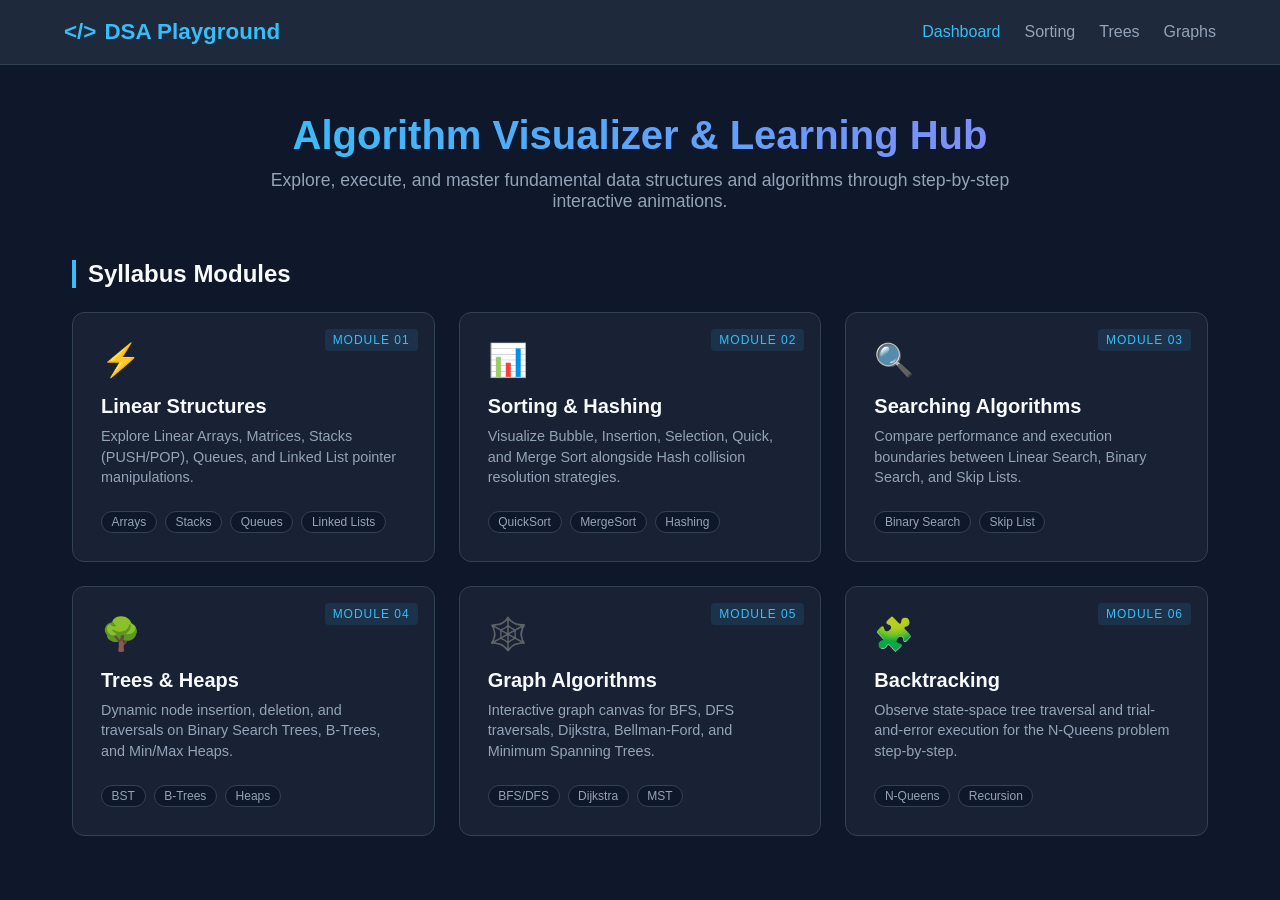
==== index.html @ e9267842 "Initial dasboard design" ====
<!DOCTYPE html>
<html lang="en">
<head>
  <meta charset="UTF-8">
  <meta name="viewport" content="width=device-width, initial-scale=1.0">
  <title>DSA Visualizer & Interactive Playground</title>
  <link rel="stylesheet" href="css/style.css">
  <link rel="stylesheet" href="css/dashboard.css">
</head>
<body>

  <!-- Navigation Bar -->
  <nav class="navbar">
    <div class="logo">
      <span class="logo-icon">&lt;/&gt;</span>
      <span class="logo-text">DSA Playground</span>
    </div>
    <ul class="nav-links">
      <li><a href="index.html" class="active">Dashboard</a></li>
      <li><a href="pages/sorting.html">Sorting</a></li>
      <li><a href="pages/tree.html">Trees</a></li>
      <li><a href="pages/graph.html">Graphs</a></li>
    </ul>
  </nav>

  <!-- Hero Section -->
  <header class="hero">
    <h1>Algorithm Visualizer & Learning Hub</h1>
    <p>Explore, execute, and master fundamental data structures and algorithms through step-by-step interactive animations.</p>
  </header>

  <!-- Main Modules Grid -->
  <main class="dashboard-container">
    <h2 class="section-title">Syllabus Modules</h2>
    <div class="card-grid">

      <!-- Module 1: Linear Structures -->
      <a href="pages/linear-structures.html" class="module-card">
        <div class="card-badge">Module 01</div>
        <div class="card-icon">⚡</div>
        <h3>Linear Structures</h3>
        <p>Explore Linear Arrays, Matrices, Stacks (PUSH/POP), Queues, and Linked List pointer manipulations.</p>
        <div class="card-tags">
          <span>Arrays</span>
          <span>Stacks</span>
          <span>Queues</span>
          <span>Linked Lists</span>
        </div>
      </a>

      <!-- Module 2: Sorting & Hashing -->
      <a href="pages/sorting.html" class="module-card">
        <div class="card-badge">Module 02</div>
        <div class="card-icon">📊</div>
        <h3>Sorting & Hashing</h3>
        <p>Visualize Bubble, Insertion, Selection, Quick, and Merge Sort alongside Hash collision resolution strategies.</p>
        <div class="card-tags">
          <span>QuickSort</span>
          <span>MergeSort</span>
          <span>Hashing</span>
        </div>
      </a>

      <!-- Module 3: Searching Algorithms -->
      <a href="pages/searching.html" class="module-card">
        <div class="card-badge">Module 03</div>
        <div class="card-icon">🔍</div>
        <h3>Searching Algorithms</h3>
        <p>Compare performance and execution boundaries between Linear Search, Binary Search, and Skip Lists.</p>
        <div class="card-tags">
          <span>Binary Search</span>
          <span>Skip List</span>
        </div>
      </a>

      <!-- Module 4: Trees & Heaps -->
      <a href="pages/tree.html" class="module-card">
        <div class="card-badge">Module 04</div>
        <div class="card-icon">🌳</div>
        <h3>Trees & Heaps</h3>
        <p>Dynamic node insertion, deletion, and traversals on Binary Search Trees, B-Trees, and Min/Max Heaps.</p>
        <div class="card-tags">
          <span>BST</span>
          <span>B-Trees</span>
          <span>Heaps</span>
        </div>
      </a>

      <!-- Module 5: Graph Algorithms -->
      <a href="pages/graph.html" class="module-card">
        <div class="card-badge">Module 05</div>
        <div class="card-icon">🕸️</div>
        <h3>Graph Algorithms</h3>
        <p>Interactive graph canvas for BFS, DFS traversals, Dijkstra, Bellman-Ford, and Minimum Spanning Trees.</p>
        <div class="card-tags">
          <span>BFS/DFS</span>
          <span>Dijkstra</span>
          <span>MST</span>
        </div>
      </a>

      <!-- Module 6: Backtracking -->
      <a href="pages/backtracking.html" class="module-card">
        <div class="card-badge">Module 06</div>
        <div class="card-icon">🧩</div>
        <h3>Backtracking</h3>
        <p>Observe state-space tree traversal and trial-and-error execution for the N-Queens problem step-by-step.</p>
        <div class="card-tags">
          <span>N-Queens</span>
          <span>Recursion</span>
        </div>
      </a>

    </div>
  </main>

  <script type="module" src="js/app.js"></script>
</body>
</html>
---- css/style.css ----
:root {
  --bg-primary: #0f172a;
  --bg-secondary: #1e293b;
  --accent: #38bdf8;
  --accent-hover: #0284c7;
  --text-main: #f8fafc;
  --text-muted: #94a3b8;
  --card-bg: rgba(30, 41, 59, 0.7);
  --border-color: #334155;
  --radius: 12px;
}

* {
  margin: 0;
  padding: 0;
  box-sizing: border-box;
  font-family: 'Segoe UI', Roboto, Helvetica, Arial, sans-serif;
}

body {
  background-color: var(--bg-primary);
  color: var(--text-main);
  min-height: 100vh;
}

/* Navbar */
.navbar {
  display: flex;
  justify-content: space-between;
  align-items: center;
  padding: 1.2rem 5%;
  background-color: var(--bg-secondary);
  border-bottom: 1px solid var(--border-color);
}

.logo {
  display: flex;
  align-items: center;
  gap: 0.5rem;
  font-size: 1.4rem;
  font-weight: 700;
  color: var(--accent);
}

.nav-links {
  display: flex;
  list-style: none;
  gap: 1.5rem;
}

.nav-links a {
  color: var(--text-muted);
  text-decoration: none;
  font-weight: 500;
  transition: color 0.2s ease;
}

.nav-links a:hover, .nav-links a.active {
  color: var(--accent);
}
---- css/dashboard.css ----
/* Hero Header */
.hero {
  text-align: center;
  padding: 3rem 1rem 2rem 1rem;
  max-width: 800px;
  margin: 0 auto;
}

.hero h1 {
  font-size: 2.5rem;
  margin-bottom: 0.75rem;
  background: linear-gradient(90deg, #38bdf8, #818cf8);
  -webkit-background-clip: text;
  -webkit-text-fill-color: transparent;
}

.hero p {
  color: var(--text-muted);
  font-size: 1.1rem;
}

/* Dashboard Container */
.dashboard-container {
  max-width: 1200px;
  margin: 0 auto;
  padding: 1rem 2rem 4rem 2rem;
}

.section-title {
  font-size: 1.5rem;
  margin-bottom: 1.5rem;
  border-left: 4px solid var(--accent);
  padding-left: 0.75rem;
}

/* Grid Layout */
.card-grid {
  display: grid;
  grid-template-columns: repeat(auto-fit, minmax(320px, 1fr));
  gap: 1.5rem;
}

/* Module Cards */
.module-card {
  background: var(--card-bg);
  border: 1px solid var(--border-color);
  border-radius: var(--radius);
  padding: 1.75rem;
  text-decoration: none;
  color: inherit;
  position: relative;
  display: flex;
  flex-direction: column;
  backdrop-filter: blur(8px);
  transition: transform 0.25s ease, border-color 0.25s ease, box-shadow 0.25s ease;
}

.module-card:hover {
  transform: translateY(-5px);
  border-color: var(--accent);
  box-shadow: 0 10px 25px -5px rgba(56, 189, 248, 0.15);
}

.card-badge {
  position: absolute;
  top: 1rem;
  right: 1rem;
  font-size: 0.75rem;
  text-transform: uppercase;
  letter-spacing: 1px;
  color: var(--accent);
  background: rgba(56, 189, 248, 0.1);
  padding: 0.25rem 0.5rem;
  border-radius: 4px;
}

.card-icon {
  font-size: 2rem;
  margin-bottom: 1rem;
}

.module-card h3 {
  font-size: 1.25rem;
  margin-bottom: 0.5rem;
}

.module-card p {
  color: var(--text-muted);
  font-size: 0.9rem;
  line-height: 1.4;
  margin-bottom: 1.5rem;
  flex-grow: 1;
}

.card-tags {
  display: flex;
  flex-wrap: wrap;
  gap: 0.5rem;
}

.card-tags span {
  font-size: 0.75rem;
  background-color: var(--bg-primary);
  color: var(--text-muted);
  padding: 0.2rem 0.6rem;
  border-radius: 12px;
  border: 1px solid var(--border-color);
}
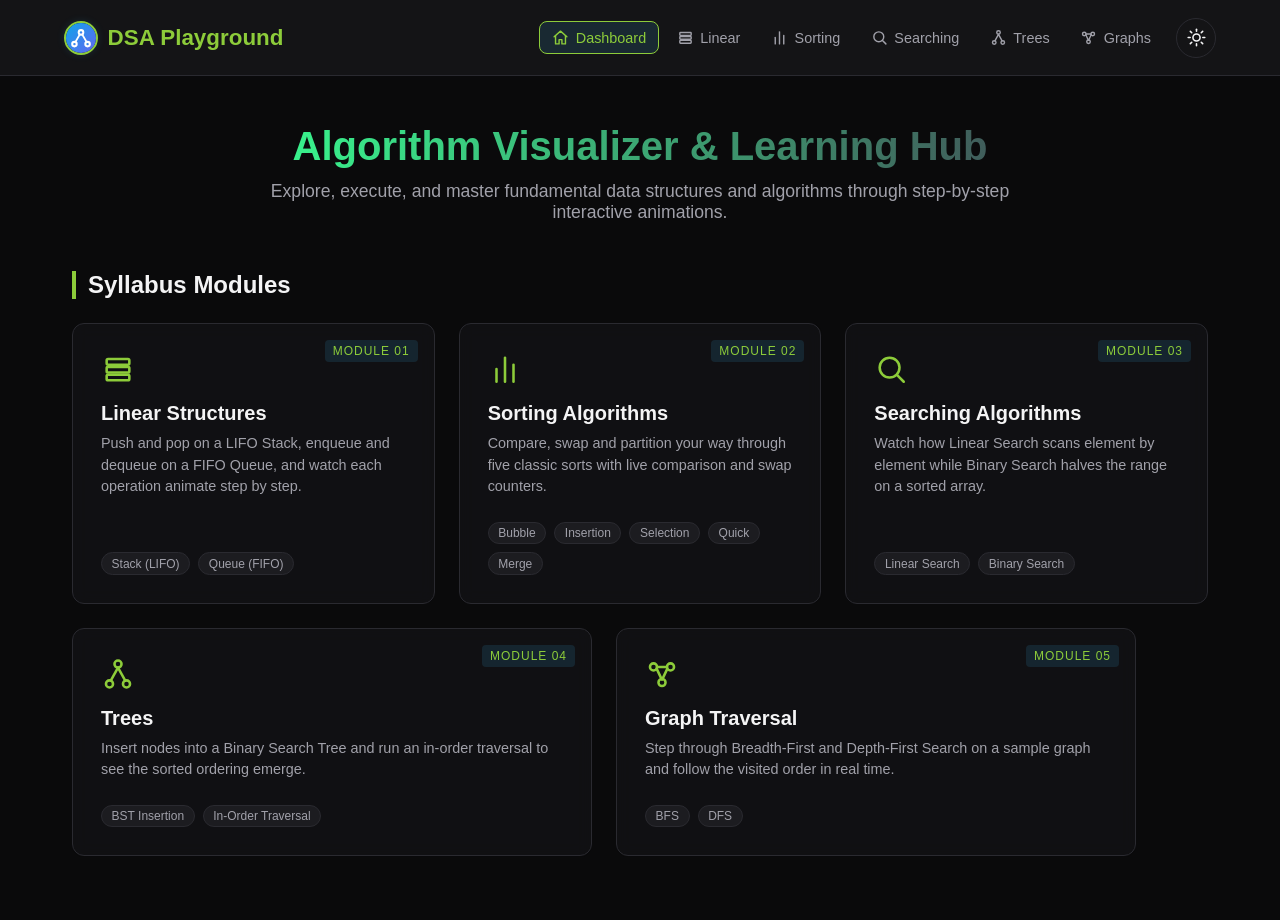
==== commit 62311c11: "final additioon and substraction and also final touches." ====
--- a/index.html
+++ b/index.html
@@ -1,9 +1,19 @@
 <!DOCTYPE html>
-<html lang="en">
+<html lang="en" data-theme="dark">
 <head>
   <meta charset="UTF-8">
   <meta name="viewport" content="width=device-width, initial-scale=1.0">
-  <title>DSA Visualizer & Interactive Playground</title>
+  <title>DSA Visualizer &amp; Interactive Playground</title>
+  <link rel="icon" type="image/svg+xml" href="favicon.svg">
+  <!-- Apply saved theme before paint to avoid a flash of the wrong theme -->
+  <script>
+    (function () {
+      try {
+        var t = localStorage.getItem('dsa-theme');
+        document.documentElement.setAttribute('data-theme', t === 'light' ? 'light' : 'dark');
+      } catch (e) { document.documentElement.setAttribute('data-theme', 'dark'); }
+    })();
+  </script>
   <link rel="stylesheet" href="css/style.css">
   <link rel="stylesheet" href="css/dashboard.css">
 </head>
@@ -11,25 +21,33 @@
 
   <!-- Navigation Bar -->
   <nav class="navbar">
-    <div class="logo">
-      <span class="logo-icon">&lt;/&gt;</span>
+    <a class="logo" href="index.html">
+      <img src="favicon.svg" alt="DSA Playground" class="logo-favicon">
       <span class="logo-text">DSA Playground</span>
+    </a>
+    <div class="nav-right">
+      <ul class="nav-links">
+        <li><a href="index.html" class="active"><span class="nav-icon"><svg viewBox="0 0 24 24"><path d="M3 11l9-8 9 8"/><path d="M5 9.5V21h5v-6h4v6h5V9.5"/></svg></span> Dashboard</a></li>
+        <li><a href="pages/linear-structures.html"><span class="nav-icon"><svg viewBox="0 0 24 24"><rect x="4" y="5" width="16" height="4" rx="1"/><rect x="4" y="10.5" width="16" height="4" rx="1"/><rect x="4" y="16" width="16" height="4" rx="1"/></svg></span> Linear</a></li>
+        <li><a href="pages/sorting.html"><span class="nav-icon"><svg viewBox="0 0 24 24"><line x1="6" y1="21" x2="6" y2="12"/><line x1="12" y1="21" x2="12" y2="4"/><line x1="18" y1="21" x2="18" y2="9"/></svg></span> Sorting</a></li>
+        <li><a href="pages/searching.html"><span class="nav-icon"><svg viewBox="0 0 24 24"><circle cx="11" cy="11" r="7"/><line x1="16.2" y1="16.2" x2="21" y2="21"/></svg></span> Searching</a></li>
+        <li><a href="pages/tree.html"><span class="nav-icon"><svg viewBox="0 0 24 24"><circle cx="12" cy="5" r="2.5"/><circle cx="6" cy="19" r="2.5"/><circle cx="18" cy="19" r="2.5"/><path d="M12 7.5 6.9 16.7M12 7.5l5.1 9.2"/></svg></span> Trees</a></li>
+        <li><a href="pages/graph.html"><span class="nav-icon"><svg viewBox="0 0 24 24"><circle cx="6" cy="7" r="2.5"/><circle cx="18" cy="7" r="2.5"/><circle cx="12" cy="18" r="2.5"/><path d="M8.2 8.2l3.6 7.6M15.8 8.2l-3.6 7.6M8.5 7h7"/></svg></span> Graphs</a></li>
+      </ul>
+      <button id="theme-toggle" class="theme-toggle" type="button" aria-label="Switch theme">
+        <svg class="icon-sun" viewBox="0 0 24 24"><circle cx="12" cy="12" r="4.5"/><line x1="12" y1="1.5" x2="12" y2="4"/><line x1="12" y1="20" x2="12" y2="22.5"/><line x1="1.5" y1="12" x2="4" y2="12"/><line x1="20" y1="12" x2="22.5" y2="12"/><line x1="4.2" y1="4.2" x2="6" y2="6"/><line x1="18" y1="18" x2="19.8" y2="19.8"/><line x1="4.2" y1="19.8" x2="6" y2="18"/><line x1="18" y1="6" x2="19.8" y2="4.2"/></svg>
+        <svg class="icon-moon" viewBox="0 0 24 24"><path d="M21 12.8A9 9 0 1 1 11.2 3 7 7 0 0 0 21 12.8Z"/></svg>
+      </button>
     </div>
-    <ul class="nav-links">
-      <li><a href="index.html" class="active">Dashboard</a></li>
-      <li><a href="pages/sorting.html">Sorting</a></li>
-      <li><a href="pages/tree.html">Trees</a></li>
-      <li><a href="pages/graph.html">Graphs</a></li>
-    </ul>
   </nav>
 
   <!-- Hero Section -->
   <header class="hero">
-    <h1>Algorithm Visualizer & Learning Hub</h1>
+    <h1>Algorithm Visualizer &amp; Learning Hub</h1>
     <p>Explore, execute, and master fundamental data structures and algorithms through step-by-step interactive animations.</p>
   </header>
 
-  <!-- Main Modules Grid -->
+  <!-- Main Modules — Flexbox layout -->
   <main class="dashboard-container">
     <h2 class="section-title">Syllabus Modules</h2>
     <div class="card-grid">
@@ -37,83 +55,70 @@
       <!-- Module 1: Linear Structures -->
       <a href="pages/linear-structures.html" class="module-card">
         <div class="card-badge">Module 01</div>
-        <div class="card-icon">⚡</div>
+        <div class="card-icon"><svg viewBox="0 0 24 24" fill="none" stroke="currentColor" stroke-width="1.8" stroke-linecap="round" stroke-linejoin="round"><rect x="4" y="5" width="16" height="4" rx="1"/><rect x="4" y="10.5" width="16" height="4" rx="1"/><rect x="4" y="16" width="16" height="4" rx="1"/></svg></div>
         <h3>Linear Structures</h3>
-        <p>Explore Linear Arrays, Matrices, Stacks (PUSH/POP), Queues, and Linked List pointer manipulations.</p>
+        <p>Push and pop on a LIFO Stack, enqueue and dequeue on a FIFO Queue, and watch each operation animate step by step.</p>
         <div class="card-tags">
-          <span>Arrays</span>
-          <span>Stacks</span>
-          <span>Queues</span>
-          <span>Linked Lists</span>
+          <span>Stack (LIFO)</span>
+          <span>Queue (FIFO)</span>
         </div>
       </a>
 
-      <!-- Module 2: Sorting & Hashing -->
+      <!-- Module 2: Sorting -->
       <a href="pages/sorting.html" class="module-card">
         <div class="card-badge">Module 02</div>
-        <div class="card-icon">📊</div>
-        <h3>Sorting & Hashing</h3>
-        <p>Visualize Bubble, Insertion, Selection, Quick, and Merge Sort alongside Hash collision resolution strategies.</p>
+        <div class="card-icon"><svg viewBox="0 0 24 24" fill="none" stroke="currentColor" stroke-width="1.8" stroke-linecap="round" stroke-linejoin="round"><line x1="6" y1="21" x2="6" y2="12"/><line x1="12" y1="21" x2="12" y2="4"/><line x1="18" y1="21" x2="18" y2="9"/></svg></div>
+        <h3>Sorting Algorithms</h3>
+        <p>Compare, swap and partition your way through five classic sorts with live comparison and swap counters.</p>
         <div class="card-tags">
-          <span>QuickSort</span>
-          <span>MergeSort</span>
-          <span>Hashing</span>
+          <span>Bubble</span>
+          <span>Insertion</span>
+          <span>Selection</span>
+          <span>Quick</span>
+          <span>Merge</span>
         </div>
       </a>
 
-      <!-- Module 3: Searching Algorithms -->
+      <!-- Module 3: Searching -->
       <a href="pages/searching.html" class="module-card">
         <div class="card-badge">Module 03</div>
-        <div class="card-icon">🔍</div>
+        <div class="card-icon"><svg viewBox="0 0 24 24" fill="none" stroke="currentColor" stroke-width="1.8" stroke-linecap="round" stroke-linejoin="round"><circle cx="11" cy="11" r="7"/><line x1="16.2" y1="16.2" x2="21" y2="21"/></svg></div>
         <h3>Searching Algorithms</h3>
-        <p>Compare performance and execution boundaries between Linear Search, Binary Search, and Skip Lists.</p>
+        <p>Watch how Linear Search scans element by element while Binary Search halves the range on a sorted array.</p>
         <div class="card-tags">
+          <span>Linear Search</span>
           <span>Binary Search</span>
-          <span>Skip List</span>
         </div>
       </a>
 
-      <!-- Module 4: Trees & Heaps -->
+      <!-- Module 4: Trees -->
       <a href="pages/tree.html" class="module-card">
         <div class="card-badge">Module 04</div>
-        <div class="card-icon">🌳</div>
-        <h3>Trees & Heaps</h3>
-        <p>Dynamic node insertion, deletion, and traversals on Binary Search Trees, B-Trees, and Min/Max Heaps.</p>
+        <div class="card-icon"><svg viewBox="0 0 24 24" fill="none" stroke="currentColor" stroke-width="1.8" stroke-linecap="round" stroke-linejoin="round"><circle cx="12" cy="5" r="2.5"/><circle cx="6" cy="19" r="2.5"/><circle cx="18" cy="19" r="2.5"/><path d="M12 7.5 6.9 16.7M12 7.5l5.1 9.2"/></svg></div>
+        <h3>Trees</h3>
+        <p>Insert nodes into a Binary Search Tree and run an in-order traversal to see the sorted ordering emerge.</p>
         <div class="card-tags">
-          <span>BST</span>
-          <span>B-Trees</span>
-          <span>Heaps</span>
+          <span>BST Insertion</span>
+          <span>In-Order Traversal</span>
         </div>
       </a>
 
-      <!-- Module 5: Graph Algorithms -->
+      <!-- Module 5: Graphs -->
       <a href="pages/graph.html" class="module-card">
         <div class="card-badge">Module 05</div>
-        <div class="card-icon">🕸️</div>
-        <h3>Graph Algorithms</h3>
-        <p>Interactive graph canvas for BFS, DFS traversals, Dijkstra, Bellman-Ford, and Minimum Spanning Trees.</p>
+        <div class="card-icon"><svg viewBox="0 0 24 24" fill="none" stroke="currentColor" stroke-width="1.8" stroke-linecap="round" stroke-linejoin="round"><circle cx="6" cy="7" r="2.5"/><circle cx="18" cy="7" r="2.5"/><circle cx="12" cy="18" r="2.5"/><path d="M8.2 8.2l3.6 7.6M15.8 8.2l-3.6 7.6M8.5 7h7"/></svg></div>
+        <h3>Graph Traversal</h3>
+        <p>Step through Breadth-First and Depth-First Search on a sample graph and follow the visited order in real time.</p>
         <div class="card-tags">
-          <span>BFS/DFS</span>
-          <span>Dijkstra</span>
-          <span>MST</span>
-        </div>
-      </a>
-
-      <!-- Module 6: Backtracking -->
-      <a href="pages/backtracking.html" class="module-card">
-        <div class="card-badge">Module 06</div>
-        <div class="card-icon">🧩</div>
-        <h3>Backtracking</h3>
-        <p>Observe state-space tree traversal and trial-and-error execution for the N-Queens problem step-by-step.</p>
-        <div class="card-tags">
-          <span>N-Queens</span>
-          <span>Recursion</span>
+          <span>BFS</span>
+          <span>DFS</span>
         </div>
       </a>
 
     </div>
   </main>
 
-  <script type="module" src="js/app.js"></script>
+  <script src="js/app.js"></script>
+  <script src="js/theme.js"></script>
 </body>
-</html>+</html>
--- a/css/style.css
+++ b/css/style.css
@@ -1,13 +1,56 @@
+/* ==========================================================================
+   DSA Playground — Global Theme & Navigation
+   Two themes: deep-dark (default) and pure-white light.
+   Toggle by setting  <html data-theme="light">  (see js/theme.js).
+   ========================================================================== */
+
+/* ---------- DARK THEME (default) : "deep dark" ---------- */
 :root {
-  --bg-primary: #0f172a;
-  --bg-secondary: #1e293b;
-  --accent: #38bdf8;
-  --accent-hover: #0284c7;
-  --text-main: #f8fafc;
-  --text-muted: #94a3b8;
-  --card-bg: rgba(30, 41, 59, 0.7);
-  --border-color: #334155;
+  --bg-primary: #0a0a0b;        /* deep near-black page background */
+  --bg-secondary: #141416;      /* navbar / panels */
+  --card-bg: rgba(20, 20, 23, 0.72);
+  --chip-bg: #1c1c20;           /* small tags / pills */
+
+  --accent: #8dcc3a;            /* sky-blue brand accent */
+  --accent-hover: #13cf68;
+  --accent-contrast: #041016;   /* text placed on top of an accent fill */
+  --accent-soft: rgba(56, 189, 248, 0.12);
+
+  --text-main: #f4f4f5;
+  --text-muted: #a1a1aa;
+  --border-color: #2a2a30;
+
+  --hero-grad-a: #38f88e;
+  --hero-grad-b: #405558;
+
+  --shadow-color: rgba(0, 0, 0, 0.45);
   --radius: 12px;
+
+  color-scheme: dark;
+}
+
+/* ---------- LIGHT THEME : "pure white" ---------- */
+[data-theme="light"] {
+  --bg-primary: #ffffff;        /* pure white page background */
+  --bg-secondary: #ffffff;      /* navbar / panels stay white */
+  --card-bg: #ffffff;
+  --chip-bg: #f1f5f9;
+
+  --accent: #141316;            /* deeper blue for contrast on white */
+  --accent-hover: #141314;
+  --accent-contrast: #ffffff;   /* white text on the deeper accent */
+  --accent-soft: rgba(2, 132, 199, 0.10);
+
+  --text-main: #0f172a;
+  --text-muted: #64748b;
+  --border-color: #e5e7eb;
+
+  --hero-grad-a: #161615;
+  --hero-grad-b: #1b1d1a;
+
+  --shadow-color: rgba(15, 23, 42, 0.08);
+
+  color-scheme: light;
 }
 
 * {
@@ -21,40 +64,142 @@
   background-color: var(--bg-primary);
   color: var(--text-main);
   min-height: 100vh;
-}
-
-/* Navbar */
+  transition: background-color 0.3s ease, color 0.3s ease;
+}
+
+/* ==========================================================================
+   Navbar
+   ========================================================================== */
 .navbar {
   display: flex;
   justify-content: space-between;
   align-items: center;
-  padding: 1.2rem 5%;
+  gap: 1rem;
+  padding: 1.1rem 5%;
   background-color: var(--bg-secondary);
   border-bottom: 1px solid var(--border-color);
+  transition: background-color 0.3s ease, border-color 0.3s ease;
+  flex-wrap: wrap;
 }
 
 .logo {
   display: flex;
   align-items: center;
-  gap: 0.5rem;
+  gap: 0.6rem;
   font-size: 1.4rem;
   font-weight: 700;
   color: var(--accent);
+  text-decoration: none;
+}
+
+.logo-text {
+  white-space: nowrap;
+}
+
+/* Circular brand mark in the navbar */
+.logo-favicon {
+  width: 34px;
+  height: 34px;
+  border-radius: 50%;
+  object-fit: cover;
+  border: 2px solid var(--accent);
+  box-shadow: 0 0 8px var(--accent-soft);
+}
+
+/* Right cluster: nav links + theme toggle */
+.nav-right {
+  display: flex;
+  align-items: center;
+  gap: 0.75rem;
+  flex-wrap: wrap;
 }
 
 .nav-links {
   display: flex;
   list-style: none;
-  gap: 1.5rem;
+  gap: 0.3rem;
+  flex-wrap: wrap;
 }
 
 .nav-links a {
   color: var(--text-muted);
   text-decoration: none;
   font-weight: 500;
-  transition: color 0.2s ease;
-}
-
-.nav-links a:hover, .nav-links a.active {
-  color: var(--accent);
-}+  transition: color 0.2s ease, background 0.2s ease, border-color 0.2s ease;
+  display: flex;
+  align-items: center;
+  gap: 0.4rem;
+  padding: 0.45rem 0.75rem;
+  border-radius: 8px;
+  font-size: 0.9rem;
+  white-space: nowrap;
+  border: 1px solid transparent;
+}
+
+.nav-links a:hover {
+  color: var(--accent);
+  background: var(--accent-soft);
+}
+
+.nav-links a.active {
+  color: var(--accent);
+  background: var(--accent-soft);
+  border-color: var(--accent);
+}
+
+/* Inline SVG icons inherit the link colour */
+.nav-icon {
+  display: inline-flex;
+  align-items: center;
+  justify-content: center;
+  line-height: 1;
+}
+
+.nav-icon svg {
+  width: 17px;
+  height: 17px;
+  stroke: currentColor;
+  fill: none;
+  stroke-width: 2;
+  stroke-linecap: round;
+  stroke-linejoin: round;
+  display: block;
+}
+
+/* ==========================================================================
+   Theme toggle button (sun / moon)
+   ========================================================================== */
+.theme-toggle {
+  display: inline-flex;
+  align-items: center;
+  justify-content: center;
+  width: 40px;
+  height: 40px;
+  border-radius: 50%;
+  border: 1px solid var(--border-color);
+  background: var(--card-bg);
+  color: var(--text-main);
+  cursor: pointer;
+  transition: color 0.2s ease, border-color 0.2s ease, background 0.2s ease, transform 0.2s ease;
+  flex-shrink: 0;
+}
+
+.theme-toggle:hover {
+  color: var(--accent);
+  border-color: var(--accent);
+  transform: rotate(-15deg);
+}
+
+.theme-toggle svg {
+  width: 19px;
+  height: 19px;
+  stroke: currentColor;
+  fill: none;
+  stroke-width: 2;
+  stroke-linecap: round;
+  stroke-linejoin: round;
+  display: block;
+}
+
+/* theme.js toggles which glyph is visible */
+.icon-moon { display: none; }
--- a/css/dashboard.css
+++ b/css/dashboard.css
@@ -1,3 +1,7 @@
+/* ==========================================================================
+   Dashboard (index.html) — Hero + Flexbox module grid
+   ========================================================================== */
+
 /* Hero Header */
 .hero {
   text-align: center;
@@ -9,7 +13,8 @@
 .hero h1 {
   font-size: 2.5rem;
   margin-bottom: 0.75rem;
-  background: linear-gradient(90deg, #38bdf8, #818cf8);
+  background: linear-gradient(90deg, var(--hero-grad-a), var(--hero-grad-b));
+  background-clip: text;
   -webkit-background-clip: text;
   -webkit-text-fill-color: transparent;
 }
@@ -33,15 +38,19 @@
   padding-left: 0.75rem;
 }
 
-/* Grid Layout */
+/* ---------- Flexbox Layout for the selected topics ---------- */
 .card-grid {
-  display: grid;
-  grid-template-columns: repeat(auto-fit, minmax(320px, 1fr));
+  display: flex;
+  flex-wrap: wrap;
   gap: 1.5rem;
+  align-items: stretch;
 }
 
-/* Module Cards */
+/* Module Cards — flex items that grow to fill each row */
 .module-card {
+  flex: 1 1 320px;          /* grow, shrink, ideal width 320px */
+  min-width: 300px;
+  max-width: 520px;
   background: var(--card-bg);
   border: 1px solid var(--border-color);
   border-radius: var(--radius);
@@ -52,13 +61,13 @@
   display: flex;
   flex-direction: column;
   backdrop-filter: blur(8px);
-  transition: transform 0.25s ease, border-color 0.25s ease, box-shadow 0.25s ease;
+  transition: transform 0.25s ease, border-color 0.25s ease, box-shadow 0.25s ease, background 0.3s ease;
 }
 
 .module-card:hover {
   transform: translateY(-5px);
   border-color: var(--accent);
-  box-shadow: 0 10px 25px -5px rgba(56, 189, 248, 0.15);
+  box-shadow: 0 10px 25px -5px var(--accent-soft);
 }
 
 .card-badge {
@@ -69,14 +78,27 @@
   text-transform: uppercase;
   letter-spacing: 1px;
   color: var(--accent);
-  background: rgba(56, 189, 248, 0.1);
+  background: var(--accent-soft);
   padding: 0.25rem 0.5rem;
   border-radius: 4px;
 }
 
+/* Larger inline SVG icon at the top of each card */
 .card-icon {
-  font-size: 2rem;
   margin-bottom: 1rem;
+  color: var(--accent);
+  display: inline-flex;
+}
+
+.card-icon svg {
+  width: 34px;
+  height: 34px;
+  stroke: currentColor;
+  fill: none;
+  stroke-width: 1.8;
+  stroke-linecap: round;
+  stroke-linejoin: round;
+  display: block;
 }
 
 .module-card h3 {
@@ -87,7 +109,7 @@
 .module-card p {
   color: var(--text-muted);
   font-size: 0.9rem;
-  line-height: 1.4;
+  line-height: 1.5;
   margin-bottom: 1.5rem;
   flex-grow: 1;
 }
@@ -100,9 +122,15 @@
 
 .card-tags span {
   font-size: 0.75rem;
-  background-color: var(--bg-primary);
+  background-color: var(--chip-bg);
   color: var(--text-muted);
   padding: 0.2rem 0.6rem;
   border-radius: 12px;
   border: 1px solid var(--border-color);
-}+}
+
+@media (max-width: 640px) {
+  .hero h1 { font-size: 2rem; }
+  .dashboard-container { padding: 1rem 1.25rem 3rem 1.25rem; }
+  .module-card { flex-basis: 100%; max-width: 100%; }
+}
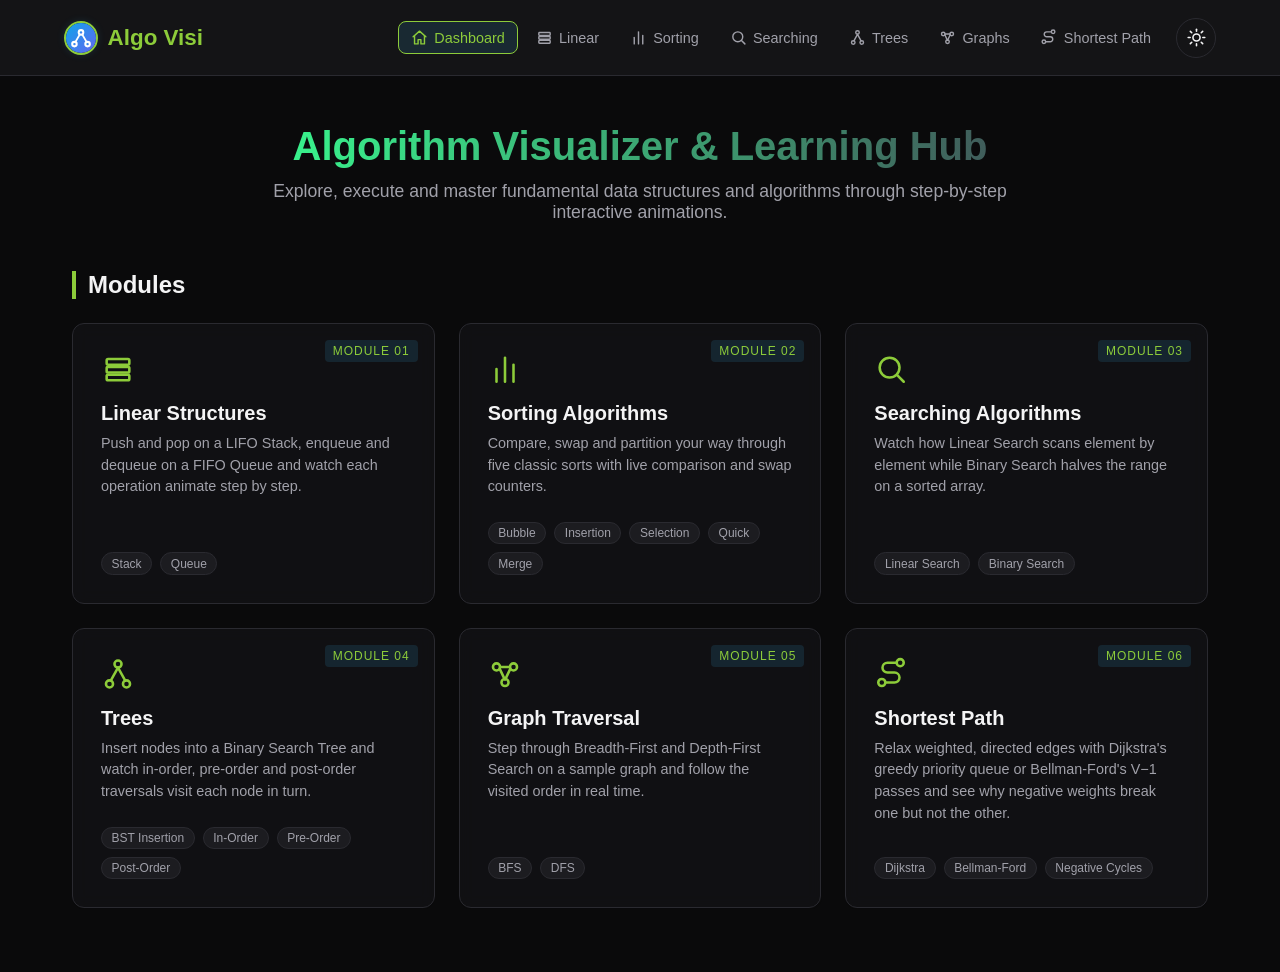
==== commit e42eec95: "Almighty push" ====
--- a/index.html
+++ b/index.html
@@ -3,7 +3,7 @@
 <head>
   <meta charset="UTF-8">
   <meta name="viewport" content="width=device-width, initial-scale=1.0">
-  <title>DSA Visualizer &amp; Interactive Playground</title>
+  <title>Algo Visi</title>
   <link rel="icon" type="image/svg+xml" href="favicon.svg">
   <!-- Apply saved theme before paint to avoid a flash of the wrong theme -->
   <script>
@@ -22,8 +22,8 @@
   <!-- Navigation Bar -->
   <nav class="navbar">
     <a class="logo" href="index.html">
-      <img src="favicon.svg" alt="DSA Playground" class="logo-favicon">
-      <span class="logo-text">DSA Playground</span>
+      <img src="favicon.svg" alt="Algo Visi" class="logo-favicon">
+      <span class="logo-text">Algo Visi</span>
     </a>
     <div class="nav-right">
       <ul class="nav-links">
@@ -33,6 +33,7 @@
         <li><a href="pages/searching.html"><span class="nav-icon"><svg viewBox="0 0 24 24"><circle cx="11" cy="11" r="7"/><line x1="16.2" y1="16.2" x2="21" y2="21"/></svg></span> Searching</a></li>
         <li><a href="pages/tree.html"><span class="nav-icon"><svg viewBox="0 0 24 24"><circle cx="12" cy="5" r="2.5"/><circle cx="6" cy="19" r="2.5"/><circle cx="18" cy="19" r="2.5"/><path d="M12 7.5 6.9 16.7M12 7.5l5.1 9.2"/></svg></span> Trees</a></li>
         <li><a href="pages/graph.html"><span class="nav-icon"><svg viewBox="0 0 24 24"><circle cx="6" cy="7" r="2.5"/><circle cx="18" cy="7" r="2.5"/><circle cx="12" cy="18" r="2.5"/><path d="M8.2 8.2l3.6 7.6M15.8 8.2l-3.6 7.6M8.5 7h7"/></svg></span> Graphs</a></li>
+        <li><a href="pages/shortest-path.html"><span class="nav-icon"><svg viewBox="0 0 24 24"><circle cx="5.5" cy="18" r="2.5"/><circle cx="18.5" cy="4" r="2.5"/><path d="M8 18h6.5a3.5 3.5 0 0 0 0-7h-5a3.5 3.5 0 0 1 0-7H16"/></svg></span> Shortest Path</a></li>
       </ul>
       <button id="theme-toggle" class="theme-toggle" type="button" aria-label="Switch theme">
         <svg class="icon-sun" viewBox="0 0 24 24"><circle cx="12" cy="12" r="4.5"/><line x1="12" y1="1.5" x2="12" y2="4"/><line x1="12" y1="20" x2="12" y2="22.5"/><line x1="1.5" y1="12" x2="4" y2="12"/><line x1="20" y1="12" x2="22.5" y2="12"/><line x1="4.2" y1="4.2" x2="6" y2="6"/><line x1="18" y1="18" x2="19.8" y2="19.8"/><line x1="4.2" y1="19.8" x2="6" y2="18"/><line x1="18" y1="6" x2="19.8" y2="4.2"/></svg>
@@ -44,12 +45,12 @@
   <!-- Hero Section -->
   <header class="hero">
     <h1>Algorithm Visualizer &amp; Learning Hub</h1>
-    <p>Explore, execute, and master fundamental data structures and algorithms through step-by-step interactive animations.</p>
+    <p>Explore, execute and master fundamental data structures and algorithms through step-by-step interactive animations.</p>
   </header>
 
   <!-- Main Modules — Flexbox layout -->
   <main class="dashboard-container">
-    <h2 class="section-title">Syllabus Modules</h2>
+    <h2 class="section-title">Modules</h2>
     <div class="card-grid">
 
       <!-- Module 1: Linear Structures -->
@@ -57,10 +58,10 @@
         <div class="card-badge">Module 01</div>
         <div class="card-icon"><svg viewBox="0 0 24 24" fill="none" stroke="currentColor" stroke-width="1.8" stroke-linecap="round" stroke-linejoin="round"><rect x="4" y="5" width="16" height="4" rx="1"/><rect x="4" y="10.5" width="16" height="4" rx="1"/><rect x="4" y="16" width="16" height="4" rx="1"/></svg></div>
         <h3>Linear Structures</h3>
-        <p>Push and pop on a LIFO Stack, enqueue and dequeue on a FIFO Queue, and watch each operation animate step by step.</p>
+        <p>Push and pop on a LIFO Stack, enqueue and dequeue on a FIFO Queue and watch each operation animate step by step.</p>
         <div class="card-tags">
-          <span>Stack (LIFO)</span>
-          <span>Queue (FIFO)</span>
+          <span>Stack</span>
+          <span>Queue</span>
         </div>
       </a>
 
@@ -96,10 +97,12 @@
         <div class="card-badge">Module 04</div>
         <div class="card-icon"><svg viewBox="0 0 24 24" fill="none" stroke="currentColor" stroke-width="1.8" stroke-linecap="round" stroke-linejoin="round"><circle cx="12" cy="5" r="2.5"/><circle cx="6" cy="19" r="2.5"/><circle cx="18" cy="19" r="2.5"/><path d="M12 7.5 6.9 16.7M12 7.5l5.1 9.2"/></svg></div>
         <h3>Trees</h3>
-        <p>Insert nodes into a Binary Search Tree and run an in-order traversal to see the sorted ordering emerge.</p>
+        <p>Insert nodes into a Binary Search Tree and watch in-order, pre-order and post-order traversals visit each node in turn.</p>
         <div class="card-tags">
           <span>BST Insertion</span>
-          <span>In-Order Traversal</span>
+          <span>In-Order</span>
+          <span>Pre-Order</span>
+          <span>Post-Order</span>
         </div>
       </a>
 
@@ -115,6 +118,20 @@
         </div>
       </a>
 
+
+      <!-- Module 6: Shortest Path -->
+      <a href="pages/shortest-path.html" class="module-card">
+        <div class="card-badge">Module 06</div>
+        <div class="card-icon"><svg viewBox="0 0 24 24" fill="none" stroke="currentColor" stroke-width="1.8" stroke-linecap="round" stroke-linejoin="round"><circle cx="5.5" cy="18" r="2.5"/><circle cx="18.5" cy="4" r="2.5"/><path d="M8 18h6.5a3.5 3.5 0 0 0 0-7h-5a3.5 3.5 0 0 1 0-7H16"/></svg></div>
+        <h3>Shortest Path</h3>
+        <p>Relax weighted, directed edges with Dijkstra's greedy priority queue or Bellman-Ford's V&minus;1 passes and see why negative weights break one but not the other.</p>
+        <div class="card-tags">
+          <span>Dijkstra</span>
+          <span>Bellman-Ford</span>
+          <span>Negative Cycles</span>
+        </div>
+      </a>
+
     </div>
   </main>
 
